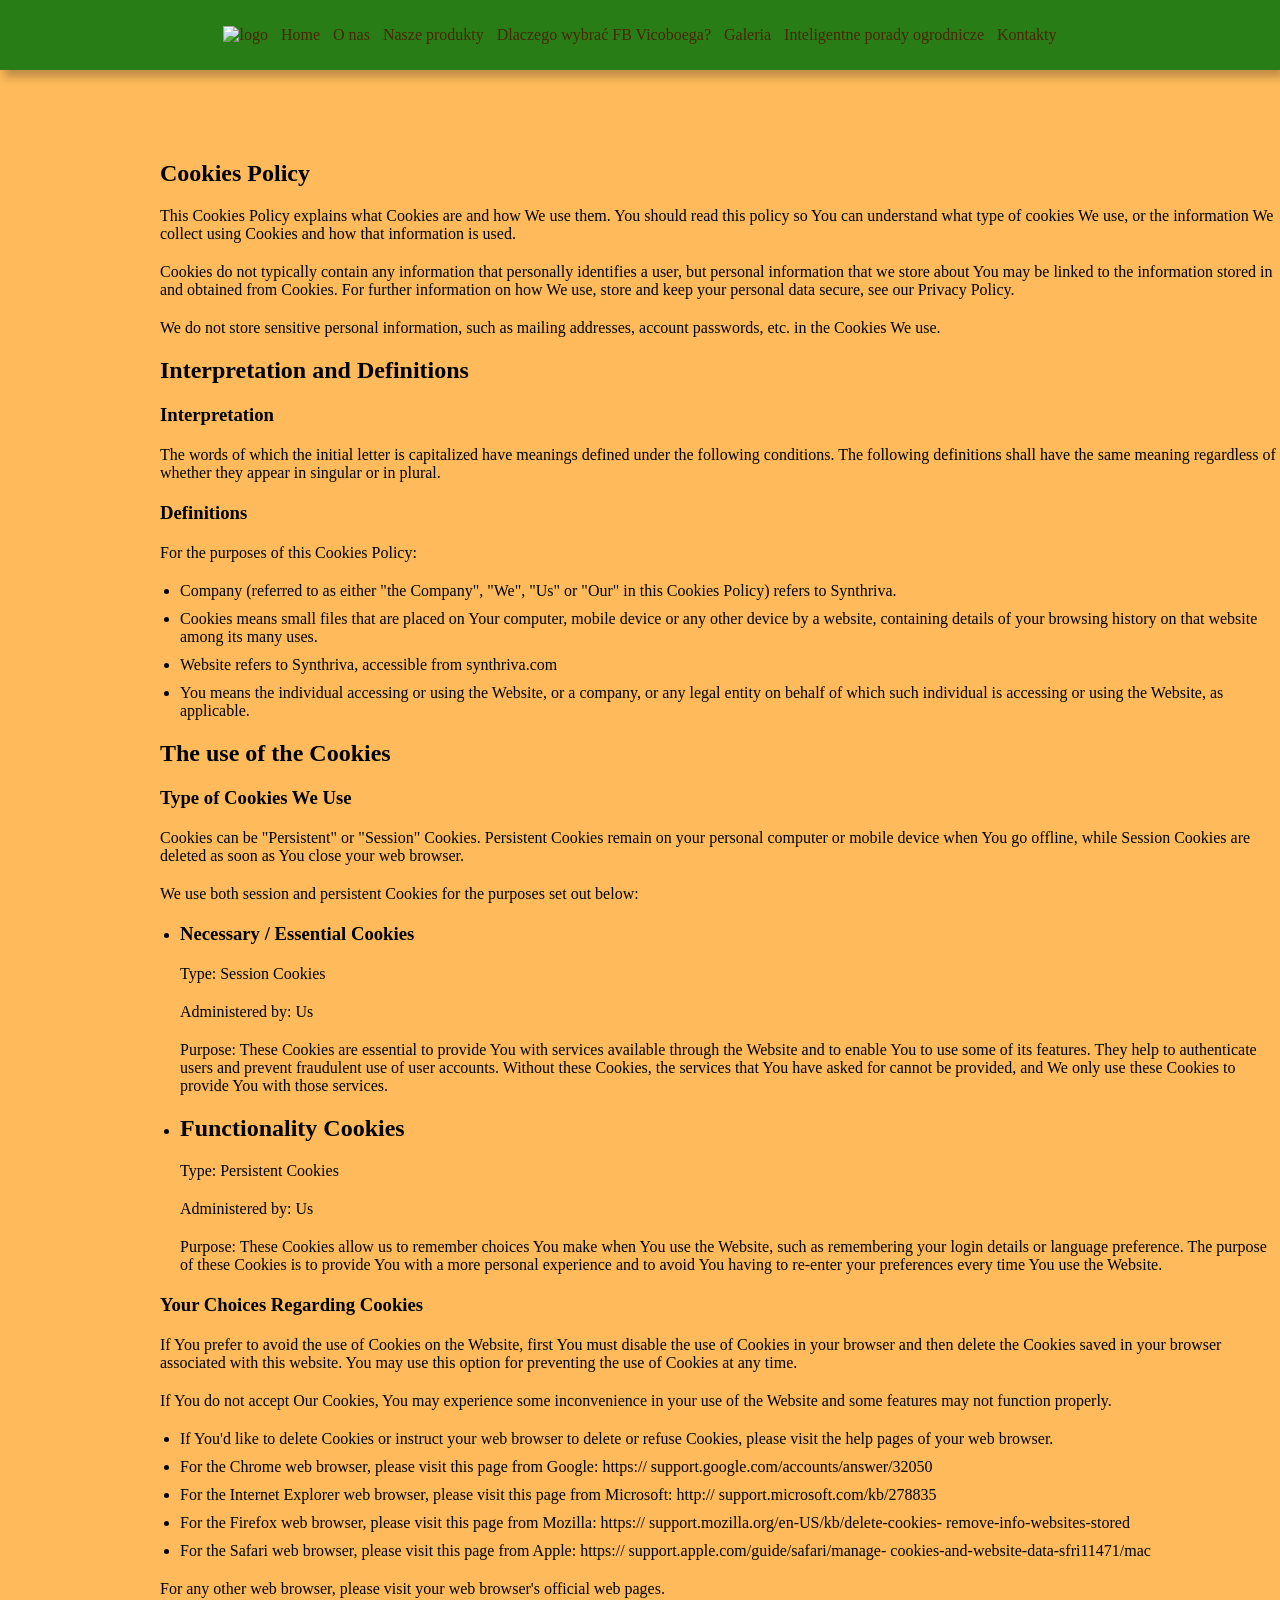
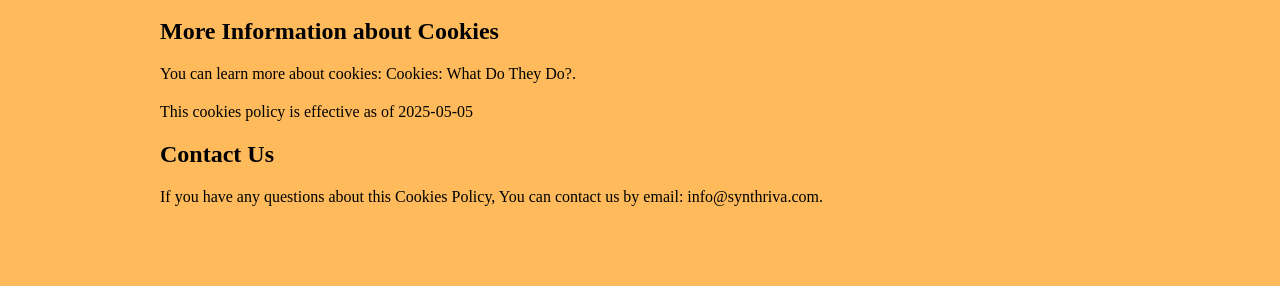
==== cookies.html @ 18bb1517 "1" ====
<!DOCTYPE html>
<html lang="en">
  <head>
    <meta charset="UTF-8" />
    <meta name="viewport" content="width=device-width, initial-scale=1.0" />

    <title>Synthriva</title>
    <link rel="icon" href="img/500x500.png" />

    <link rel="stylesheet" type="text/css" href="slick/slick.css" />
    <link rel="stylesheet" href="css/main.css" />
  </head>

  <body>
    <header class="class-header">
      <div class="class-header-background"></div>
      <nav class="class-navigation">
        <ul class="class-navigation-list">
          <li class="class-navigation-item">
            <a href="/" class="class-navigation-link">
              <img
                href="/"
                class="class-title-img class-navigation-img"
                alt="logo"
                src="img/header/Logo.png"
              />
            </a>
          </li>
          <li class="class-navigation-item">
            <a href="/" class="class-navigation-link">Home</a>
          </li>
          <li class="class-navigation-item">
            <a href="/#about" class="class-navigation-link">O nas</a>
          </li>
          <li class="class-navigation-item">
            <a href="/#why" class="class-navigation-link">Nasze produkty</a>
          </li>
          <li class="class-navigation-item">
            <a href="/#uniqueness" class="class-navigation-link"
              >Dlaczego wybrać FB Vicoboega?</a
            >
          </li>
          <li class="class-navigation-item">
            <a href="/#gallery" class="class-navigation-link">Galeria</a>
          </li>
          <li class="class-navigation-item">
            <a href="/#faq" class="class-navigation-link"
              >Inteligentne porady ogrodnicze</a
            >
          </li>

          <li class="class-navigation-item">
            <a href="/#footer" class="class-navigation-link">Kontakty</a>
          </li>
        </ul>

        <div class="class-header-button-wrapper">
          <a href="/" class="class-policy-terms-header-icon-menu">
            <img
              href="/"
              class="class-title-img"
              alt="logo"
              src="img/header/Logo.png"
            />
          </a>

          <button
            type="button"
            class="class-header-icon-button"
            data-menu-button
          >
            <img
              class="class-header-icon class-header-icon-menu"
              src="img/header/B_Menu.png"
              alt="menu "
            />
            <svg
              class="class-header-icon class-header-icon-close"
              style="width: 30px; height: 18px; margin: 18px 16px 0 0"
              viewBox="0 0 30 18"
              fill="none"
              xmlns="http://www.w3.org/2000/svg"
            >
              <rect width="30" height="2" rx="1" fill="#292D32" />
              <rect y="8" width="30" height="2" rx="1" fill="#292D32" />
              <rect y="16" width="30" height="2" rx="1" fill="#292D32" />
            </svg>
          </button>
        </div>
      </nav>
    </header>

    <main>
      <section>
        <div class="class-container">
          <h1>Cookies Policy</h1>

          <p>
            This Cookies Policy explains what Cookies are and how We use them.
            You should read this policy so You can understand what type of
            cookies We use, or the information We collect using Cookies and how
            that information is used.
          </p>

          <p>
            Cookies do not typically contain any information that personally
            identifies a user, but personal information that we store about You
            may be linked to the information stored in and obtained from
            Cookies. For further information on how We use, store and keep your
            personal data secure, see our Privacy Policy.
          </p>

          <p>
            We do not store sensitive personal information, such as mailing
            addresses, account passwords, etc. in the Cookies We use.
          </p>

          <h2>Interpretation and Definitions</h2>

          <h3>Interpretation</h3>
          <p>
            The words of which the initial letter is capitalized have meanings
            defined under the following conditions. The following definitions
            shall have the same meaning regardless of whether they appear in
            singular or in plural.
          </p>

          <h3>Definitions</h3>
          <p>For the purposes of this Cookies Policy:</p>
          <ul>
            <li>
              Company (referred to as either "the Company", "We", "Us" or "Our"
              in this Cookies Policy) refers to Synthriva.
            </li>
            <li>
              Cookies means small files that are placed on Your computer, mobile
              device or any other device by a website, containing details of
              your browsing history on that website among its many uses.
            </li>
            <li>
              Website refers to Synthriva, accessible from

              <a href="https://synthriva.com">synthriva.com</a>
            </li>
            <li>
              You means the individual accessing or using the Website, or a
              company, or any legal entity on behalf of which such individual is
              accessing or using the Website, as applicable.
            </li>
          </ul>

          <h2>The use of the Cookies</h2>

          <h3>Type of Cookies We Use</h3>
          <p>
            Cookies can be "Persistent" or "Session" Cookies. Persistent Cookies
            remain on your personal computer or mobile device when You go
            offline, while Session Cookies are deleted as soon as You close your
            web browser.
          </p>
          <p>
            We use both session and persistent Cookies for the purposes set out
            below:
          </p>

          <ul>
            <li>
              <h3>Necessary / Essential Cookies</h3>
              <p>Type: Session Cookies</p>
              <p>Administered by: Us</p>

              <p>
                Purpose: These Cookies are essential to provide You with
                services available through the Website and to enable You to use
                some of its features. They help to authenticate users and
                prevent fraudulent use of user accounts. Without these Cookies,
                the services that You have asked for cannot be provided, and We
                only use these Cookies to provide You with those services.
              </p>
            </li>
            <li>
              <h2>Functionality Cookies</h2>
              <p>Type: Persistent Cookies</p>
              <p>Administered by: Us</p>
              <p>
                Purpose: These Cookies allow us to remember choices You make
                when You use the Website, such as remembering your login details
                or language preference. The purpose of these Cookies is to
                provide You with a more personal experience and to avoid You
                having to re-enter your preferences every time You use the
                Website.
              </p>
            </li>
          </ul>

          <h3>Your Choices Regarding Cookies</h3>
          <p>
            If You prefer to avoid the use of Cookies on the Website, first You
            must disable the use of Cookies in your browser and then delete the
            Cookies saved in your browser associated with this website. You may
            use this option for preventing the use of Cookies at any time.
          </p>
          <p>
            If You do not accept Our Cookies, You may experience some
            inconvenience in your use of the Website and some features may not
            function properly.
          </p>

          <ul>
            <li>
              If You'd like to delete Cookies or instruct your web browser to
              delete or refuse Cookies, please visit the help pages of your web
              browser.
            </li>
            <li>
              For the Chrome web browser, please visit this page from Google:

              <a
                target="_blank"
                href="https://support.google.com/accounts/answer/32050"
                >https:// support.google.com/accounts/answer/32050
              </a>
            </li>

            <li>
              For the Internet Explorer web browser, please visit this page from
              Microsoft:

              <a target="_blank" href="http://support.microsoft.com/kb/278835"
                >http:// support.microsoft.com/kb/278835</a
              >
            </li>
            <li>
              For the Firefox web browser, please visit this page from Mozilla:

              <a
                target="_blank"
                href=" https://support.mozilla.org/en-US/kb/delete-cookies-remove-info-websites-stored"
              >
                https:// support.mozilla.org/en-US/kb/delete-cookies-
                remove-info-websites-stored</a
              >
            </li>
            <li>
              For the Safari web browser, please visit this page from Apple:

              <a
                target="_blank"
                href=" https://support.apple.com/guide/safari/manage-cookies-and-website-data-sfri11471/mac
"
              >
                https:// support.apple.com/guide/safari/manage-
                cookies-and-website-data-sfri11471/mac
              </a>
            </li>
          </ul>
          <p>
            For any other web browser, please visit your web browser's official
            web pages.
          </p>

          <h2>More Information about Cookies</h2>
          <p>
            You can learn more about cookies:
            <a
              target="_blank"
              href="https://www.freeprivacypolicy.com/blog/cookies/"
              >Cookies: What Do They Do?</a
            >.
          </p>
          <p>This cookies policy is effective as of 2025-05-05</p>

          <h2>Contact Us</h2>
          <p>
            If you have any questions about this Cookies Policy, You can contact
            us by email:
            <a href="mailto:info@synthriva.com">info@synthriva.com</a>.
          </p>
        </div>
      </section>
    </main>

    <script src="js/mobile-menu.js"></script>
  </body>
</html>
---- css/main.css ----
@import url("https://fonts.googleapis.com/css2?family=Comme:wght@100..900&family=Lora:ital,wght@0,400..700;1,400..700&family=Viga&display=swap");

* {
  -webkit-box-sizing: border-box;
  box-sizing: border-box;
}

html {
  scroll-behavior: smooth;
  background: #ffbb5b;
  color: #000000;
}

body {
  margin: 0;
}

h1,
h2,
h3,
h4,
h5,
h6,
p {
  margin: 0;
}

ul,
ol {
  margin: 0;
  padding: 0;
  list-style: none;
}
dl,
dt,
dd {
  margin: 0;
  padding: 0;
}
img {
  display: block;
  height: auto;
}
figure {
  margin: 0;
  padding: 0;
  border: 0;
}
.list {
  list-style: none;
}

button,
a {
  cursor: pointer;
}

.button:hover {
  scale: 120%;
}

.class-header.is-open .class-header-background {
  left: 0;
}
.class-header-button-wrapper {
  margin-left: auto;
}
.class-header-icon {
  display: none;
}

.class-header-icon-button {
  display: -webkit-box;
  display: -ms-flexbox;
  display: flex;
  background-color: transparent;
  border: none;
  border-radius: 50%;
}
.class-navigation-list.is-open {
  right: 0;
}
.class-header-icon-menu {
  display: block;
}

.class-header-icon-button.is-open .class-header-icon-menu {
  display: none;
}

.class-header-icon-button.is-open .class-header-icon-close {
  display: block;
}

.class-header {
  position: fixed;
  width: 100%;
  z-index: 5;
  transition: background-color 0.3s ease;
  background: transparent;
  display: flex;
  height: 64px;
  background: #297d17;
  box-shadow: 4px 7px 9px 0px #00000040;
}

.class-header-background {
  position: absolute;
  top: 0;
  right: 0;
  bottom: 0;
  left: 100%;
  z-index: -1;
  transition: left 0.3s ease;
  background: #297d17;
  box-shadow: 4px 7px 9px 0px #00000040;
}
.class-header.is-open .class-header-background {
  left: 0;
}
.class-header-button-wrapper {
  margin-right: auto;
  display: flex;
  align-items: center;
  justify-content: space-between;
}

.class-header-icon-menu {
  display: block;
}

.class-header-icon-button.is-open .class-header-icon-menu {
  display: none;
}

.class-header-icon-button.is-open .class-header-icon-close {
  display: block;
}

.class-navigation {
  display: -ms-flexbox;
  -webkit-box-orient: vertical;
  -webkit-box-direction: normal;
  -ms-flex-direction: column;
  flex-direction: column;
  -webkit-box-align: center;
  -ms-flex-align: center;
  align-items: center;
  -webkit-box-flex: 1;
  -ms-flex: 1;
  flex: 1;
  padding: 10px 12px;
  position: relative;
}

.class-navigation-list {
  display: flex;
  flex-direction: column;
  align-items: center;
  position: absolute;
  top: 100%;
  right: -100%;
  width: 100%;
  height: 557px;
  transition: 0.3s;
  z-index: 999;
  padding: 0px 32px;
  border-radius: 0px 0px 20px 20px;
  gap: 28px;
  background: #ffc16b;
}

.class-navigation-list.is-open {
  right: 0;
}

.class-navigation-link {
  transition: all 0.3s ease-in-out;
  text-decoration: none;
  color: #482600;
}

.class-navigation-link:hover,
.class-navigation-link:focus {
  color: #297d17;
}

.class-header.is-open {
  background-color: transparent;
}

.class-navigation-img {
  display: none;
}

@media screen and (min-width: 1200px) {
  .class-navigation-img {
    display: flex;
  }
  .class-header-icon-title {
    display: none;
  }
  .class-header-button-wrapper {
    display: none;
  }
  .class-header {
    width: 100%;
    height: 70px;

    display: flex;
    align-items: center;
    justify-content: center;
    z-index: 1000;
  }

  .class-header-background {
  }
  .class-header-icon-button {
    display: none;
  }
  .class-navigation {
    display: flex;
    flex-direction: row;
    flex: 1;
    padding: 0;
    width: 1440px;
    margin: auto;
  }

  .class-navigation-list {
    background-color: transparent;
    flex-direction: row;
    display: flex;
    position: static;
    width: 1440px;
    margin: auto;
    padding-block: 0;
    flex: 1;
    gap: 13px;
    height: 0px;
    display: flex;
    justify-content: center;
    align-items: center;
    justify-content: center;
    padding: 0;
  }

  .class-navigation-link {
    text-decoration: none;
  }

  .class-navigation-link:hover,
  .class-navigation-link:focus {
    color: #ffffff;
  }

  .class-navigation-item-desk {
    display: none;
  }
}
.class-home {
  width: 375px;
  height: px;
  background-repeat: no-repeat;
  background-size: cover;
  background-position: center;
  background-image: url("/img/home");
  margin: auto;
}
.class-home-container {
  width: 375px;
  padding: 182px 16px 0px;
  margin: auto;
}

.class-home-container-top {
  display: flex;
  flex-direction: column;
  align-items: start;
}
.class-home-title-img {
}
.class-home-title {
  -webkit-text-stroke: 1px #ffffff;
  color: #482600;
}

.class-home-text {
}

.class-home-link {
  width: 200px;
  height: 60px;
  transition: all 0.3s ease-in-out;
}

.class-home-link:hover {
}

@media screen and (min-width: 1200px) {
  .class-home {
    width: 1440px;
    height: px;
    background-image: url("/img/home");
  }
  .class-home-container {
    width: 1440px;
    padding: 204px 0px 0px;
  }
  .class-home-container-top {
    display: flex;
    flex-direction: column;
    align-items: center;
  }
  .class-home-title-img {
  }
  .class-home-title {
  }

  .class-home-text {
  }
}
.class-about {
  margin: auto;
  width: 375px;
  height: px;
  background-repeat: no-repeat;
  background-size: cover;
  background-position: center;
  background-image: url("/img");
}
.class-about-container {
  width: 375px;
  padding: 64px 16px 0px;
  margin: auto;
}
.class-about-title {
  -webkit-text-stroke: 1px#FFFFFF99;
  color: #297d17;
}
.class-about-text {
}

.class-about-text-bold {
}

@media screen and (min-width: 1200px) {
  .class-about {
    width: 1440px;
    height: px;
    background-image: url("/img");
  }
  .class-about-container {
    width: 1440px;
    padding: ;
  }
}
.class-why {
  margin: auto;
  width: 375px;
  height: px;
  background-repeat: no-repeat;
  background-size: cover;
  background-position: center;
  background-image: url("/img");
}

.class-why-container {
  width: 375px;
  margin: auto;
  padding: 0;
}
.class-why-list {
  padding-top: px;
  display: flex;
  flex-direction: column;
  gap: px;
}
.class-why-item {
  display: flex;
  gap: px;
  align-items: center;
}
.class-why-img {
}
.class-why-text-bold {
}
.class-why-text {
}

@media screen and (min-width: 1200px) {
  .class-why {
    width: 1440px;
    height: px;
    background-image: url("/img");
  }
  .class-why-container {
    width: 1440px;
    padding: ;
  }
}

.class-uniqueness {
  margin: auto;
  width: 375px;
  height: px;
  background-repeat: no-repeat;
  background-size: cover;
  background-position: center;
  background-image: url("/img");
}
.class-uniqueness-container {
  margin: auto;
  width: 375px;
  padding: 64px 16px 0;
}
.class-uniqueness-list {
  padding-top: px;
  display: flex;
  flex-direction: column;
  gap: px;
}
.class-uniqueness-item {
}
.class-uniqueness-img {
}
.class-uniqueness-text-bold {
}
.class-uniqueness-text {
}

@media screen and (min-width: 1200px) {
  .class-uniqueness {
    width: 1440px;
    height: px;
    background-image: url("/img");
  }
  .class-uniqueness-container {
    margin: auto;
    width: 1440px;
    padding: ;
  }
}
.class-how {
  margin: auto;
  width: 375px;
  height: px;
  background-repeat: no-repeat;
  background-size: cover;
  background-position: center;
  background-image: url("/img");
}
.class-how-container {
  margin: auto;
  width: 375px;
  padding: 64px 16px 0;
}
.class-how-list {
  padding-top: px;
  display: flex;
  flex-direction: column;
  gap: px;
}

.class-how-item {
}

.class-how-img {
}

.class-how-text-bold {
}

.class-how-text {
}

@media screen and (min-width: 1200px) {
  .class-how {
    width: 1440px;
    height: px;
    background-image: url("/img");
  }
  .class-how-container {
    margin: auto;
    width: 1440px;
    padding: ;
  }
}

.class-characters {
  margin: auto;
  width: 375px;
  height: px;
  background-repeat: no-repeat;
  background-size: cover;
  background-position: center;
  background-image: url("/img");
}
.class-characters-container {
  padding: 0px 16px;
  margin: auto;
  width: 375px;
}
.class-characters-list {
  display: flex;
  flex-direction: column;
  padding-top: px;
  gap: px;
}
.class-characters-item {
}
.class-characters-img {
}
.class-characters-text-bold {
}

.class-characters-text {
}

@media screen and (min-width: 1200px) {
  .class-characters {
    width: 1440px;
    height: px;
    background-image: url("/img");
  }
  .class-characters-container {
    padding: px;
    margin: auto;
    width: 1440px;
  }
}

.class-reviews {
  margin: auto;
  width: 375px;
  height: px;
  background-repeat: no-repeat;
  background-size: cover;
  background-position: top;
  background-image: url("/img");
}
.class-reviews-container {
  margin: auto;
  padding: 0px 16px 0;
  width: 375px;
}
.class-reviews-list {
  padding: 0;
}

.class-reviews-item {
  margin: 0 5px;
}

.class-reviews-item-top {
  display: flex;
  gap: px;
  align-items: center;
}
.class-reviews-img {
}
.class-reviews-text-bold {
}

.class-reviews-text {
}

@media screen and (min-width: 1200px) {
  .class-reviews {
    width: 1440px;
    height: px;
    background-image: url("/img");
  }
  .class-reviews-container {
    margin: auto;
    padding: ;
    width: 1440px;
  }
}

.class-faq {
  margin: auto;
  width: 375px;
  height: px;
  background-repeat: no-repeat;
  background-size: cover;
  background-position: bottom;
  background-image: url("/img");
}
.class-faq-container {
  padding: 0px 16px 0px;
  width: 375px;
  margin: auto;
}
.class-faq-list {
  padding-top: px;
  display: flex;
  flex-direction: column;
  gap: px;
}

.class-faq-item {
}

.class-faq-question {
  display: flex;
  justify-content: space-between;
  align-items: center;
}

.class-faq-answer {
}
.class-toggle-button {
  background: none;
  border: none;
  cursor: pointer;
}

.class-toggle-button img {
  transition: transform 0.3s ease;
}
.class-faq-answer {
  max-height: 0;
  overflow: hidden;
  transition: max-height 0.4s ease, opacity 0.4s ease;
  opacity: 0;
}

.class-faq-answer.open {
  max-height: 200px;
  opacity: 1;
  padding-top: 16px;
}

.class-toggle-button img.rotated {
  transform: rotate(180deg);
}
@media screen and (min-width: 1200px) {
  .class-faq {
    width: 1440px;
    height: px;
    background-image: url("/img");
  }
  .class-faq-container {
    padding: ;
    width: 1440px;
    margin: auto;
  }
}
.class-gallery {
  margin: auto;
  width: 375px;
  height: px;
  background-repeat: no-repeat;
  background-size: cover;
  background-position: center;
  background-image: url("/img");
}
.class-gallery-container {
  width: 375px;
  margin: auto;
  padding: px;
}
.class-gallery-list {
  width: auto;
  padding-top: 65px;
  margin: auto;
}

.class-gallery-item {
  width: 343px;
  height: 610px;
  overflow: hidden;
  position: relative;
  margin: 0 10px;
}

.class-gallery-image {
  width: 100%;
  height: 100%;
  object-fit: cover;
  object-position: center;
}
.class-gallery-button-container {
  display: none;
}
@media screen and (min-width: 1200px) {
  .class-gallery-button-container {
    display: flex;
    align-items: center;
    justify-content: center;
    gap: 32px;
  }

  .class-gallery-button {
    background-color: transparent;
    border: none;
    padding: 0;
    -webkit-transition: scale 0.3s ease;
    transition: scale 0.3s ease;
  }

  .class-gallery-button:hover {
    scale: 120%;
  }

  .class-gallery {
    width: 1440px;
    height: px;
    background-image: url("/img");
  }
  .class-gallery-container {
    width: 1440px;
    margin: auto;
    padding: px;
  }
  .class-gallery-item {
    width: 406px;
    height: 721.78px;
    margin: 0 10px;
  }

  .class-gallery-list {
  }
}

.class-features {
  margin: auto;
  width: 375px;
  height: px;
  background-repeat: no-repeat;
  background-size: cover;
  background-position: center;
  background-image: url("/img");
}

.class-features-container {
  width: 375px;
  margin: auto;
  padding: ;
}
.class-features-text-bold {
}
.class-features-div {
  display: flex;
  flex-direction: column;
  gap: ;
  padding-top: ;
}
.class-features-form {
  display: flex;
  flex-direction: column;
  gap: px;
}
.class-features-input {
}
.class-features-textarea {
}
.class-features-button {
}
@media screen and (min-width: 1200px) {
  .class-features-container {
    width: 1440px;
    margin: auto;
    padding: ;
  }
  .class-features-container {
    width: 375px;
    margin: auto;
    padding: ;
  }
}

.class-container {
  padding: 120px 16px 40px;
  width: 375px;
  margin: auto;
}

.class-container h1 {
}

.class-container h2 {
  margin-top: 10px;
}

.class-container h3 {
  margin-top: 10px;
}

.class-container ul {
  margin-top: 10px;
  list-style-type: disc;
  margin-left: 20px;
}

.class-container ul li {
  margin-bottom: 10px;
}
.class-container p {
  margin-top: 10px;
}
.class-container a {
  text-decoration: none;
  color: inherit;
  transition: all 0.3s ease-in-out;
}

.class-container a:hover {
  text-decoration: underline;
}

strong {
  color: #000;
}
@media screen and (min-width: 1200px) {
  .class-container {
    padding: 160px 160px 80px;
    width: 1440px;
    margin: auto;
  }

  .class-container h1 {
  }

  .class-container h2 {
    margin-top: 20px;
  }

  .class-container h3 {
    margin-top: 20px;
  }

  .class-container ul {
    margin-top: 20px;
  }

  .class-container ul li {
    margin-bottom: 10px;
  }
  .class-container p {
    margin-top: 20px;
  }
}

.class-footer-container {
  width: 375px;
  margin: auto;
  padding: ;
  display: flex;
  flex-direction: column;
  justify-content: center;
  align-items: center;
  gap: 25px;
}

.class-footer-wrapper {
  display: flex;
  flex-direction: row;
  align-items: center;
  gap: 4px;
}

.class-footer-text {
  text-decoration: none;
  color: inherit;
}

.class-footer-copyright {
}

@media screen and (min-width: 1200px) {
  .class-footer-container {
    width: 1440px;
    padding: 48px 199px;
    display: flex;
    flex-direction: row-reverse;
    justify-content: end;
    align-items: center;
    gap: 160px;
  }

  .class-footer-wrapper {
    display: flex;
    flex-direction: row;
    justify-content: end;
    align-items: end;
    gap: 4px;
  }

  .class-footer-text {
  }

  .class-footer-copyright {
  }
}

.class-cookie-popup {
  position: fixed;
  bottom: 10px;
  width: 375px;
  padding: 30px;
  border-radius: 20px;
  background: rgba(255, 255, 255, 1);
  border: 1px solid rgba(149, 49, 133, 1);
  box-shadow: 0px 14px 42px 0px rgba(8, 15, 52, 0.06);
  z-index: 1000;
  display: none;
}

.class-cookie-popup-text-two {
  color: rgba(87, 78, 68, 1);
}

.class-cookie-button-container {
  padding: 30px 0 0;
  margin: auto;
  display: flex;
  flex-direction: row;
  align-items: center;
  justify-content: center;
  gap: 20px;
}

.class-cookie-button {
  border: none;
  background-color: transparent;
}

#accept-cookies {
}

.class-close-popup {
  position: absolute;
  top: 10px;
  right: 10px;
  font-size: 20px;
  cursor: pointer;
}

@media screen and (min-width: 1200px) {
  .class-cookie-popup-container {
    display: flex;
    align-items: center;
    justify-content: center;
  }

  .class-cookie-popup-text-two {
    font-family: Raleway;
    font-size: 18px;
    font-weight: 400;
    line-height: 30px;
    text-align: left;
    text-underline-position: from-font;
    text-decoration-skip-ink: none;
    width: 648px;
  }

  .class-cookie-button-container {
    padding: 0;
    margin: auto;
    display: flex;
    flex-direction: row;
    gap: 40px;
  }

  .class-cookie-popup {
    position: fixed;
    bottom: 10px;
    width: 1440px;
    padding: 32px;
    display: none;
  }
}
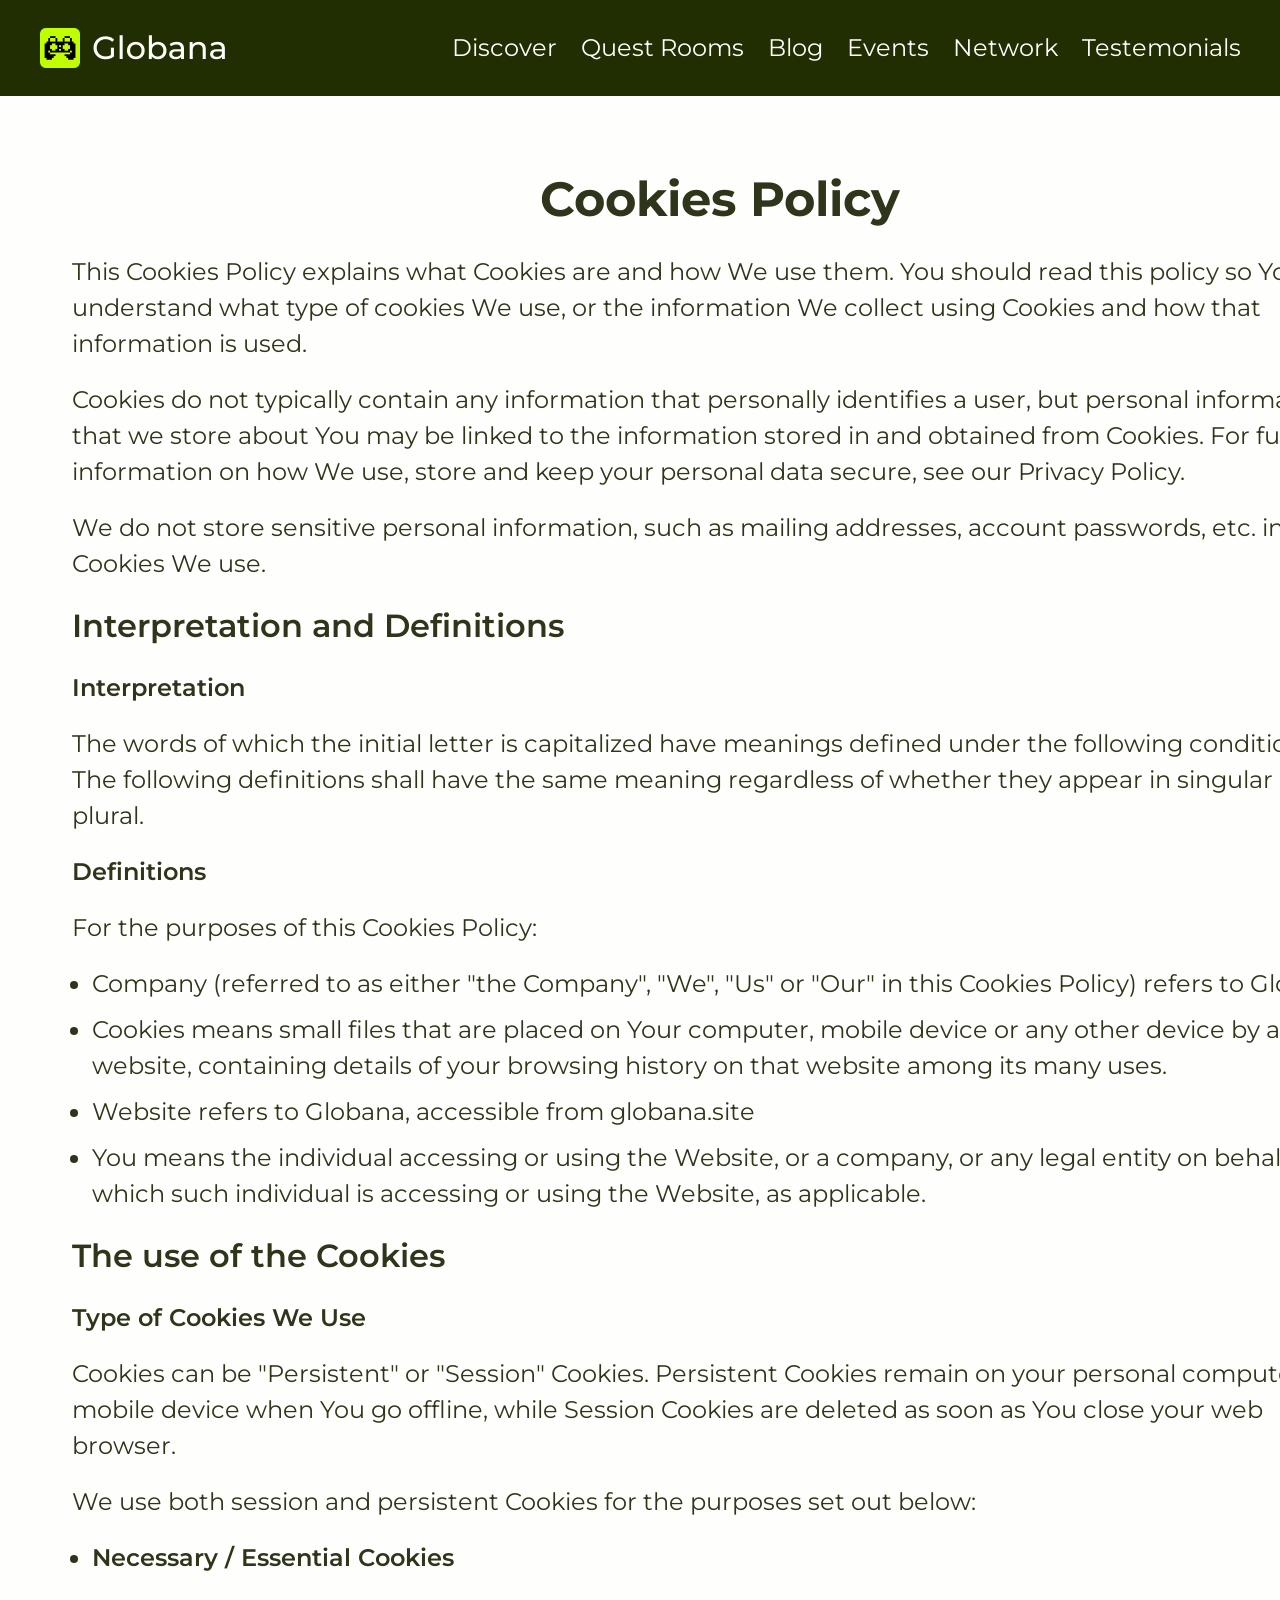
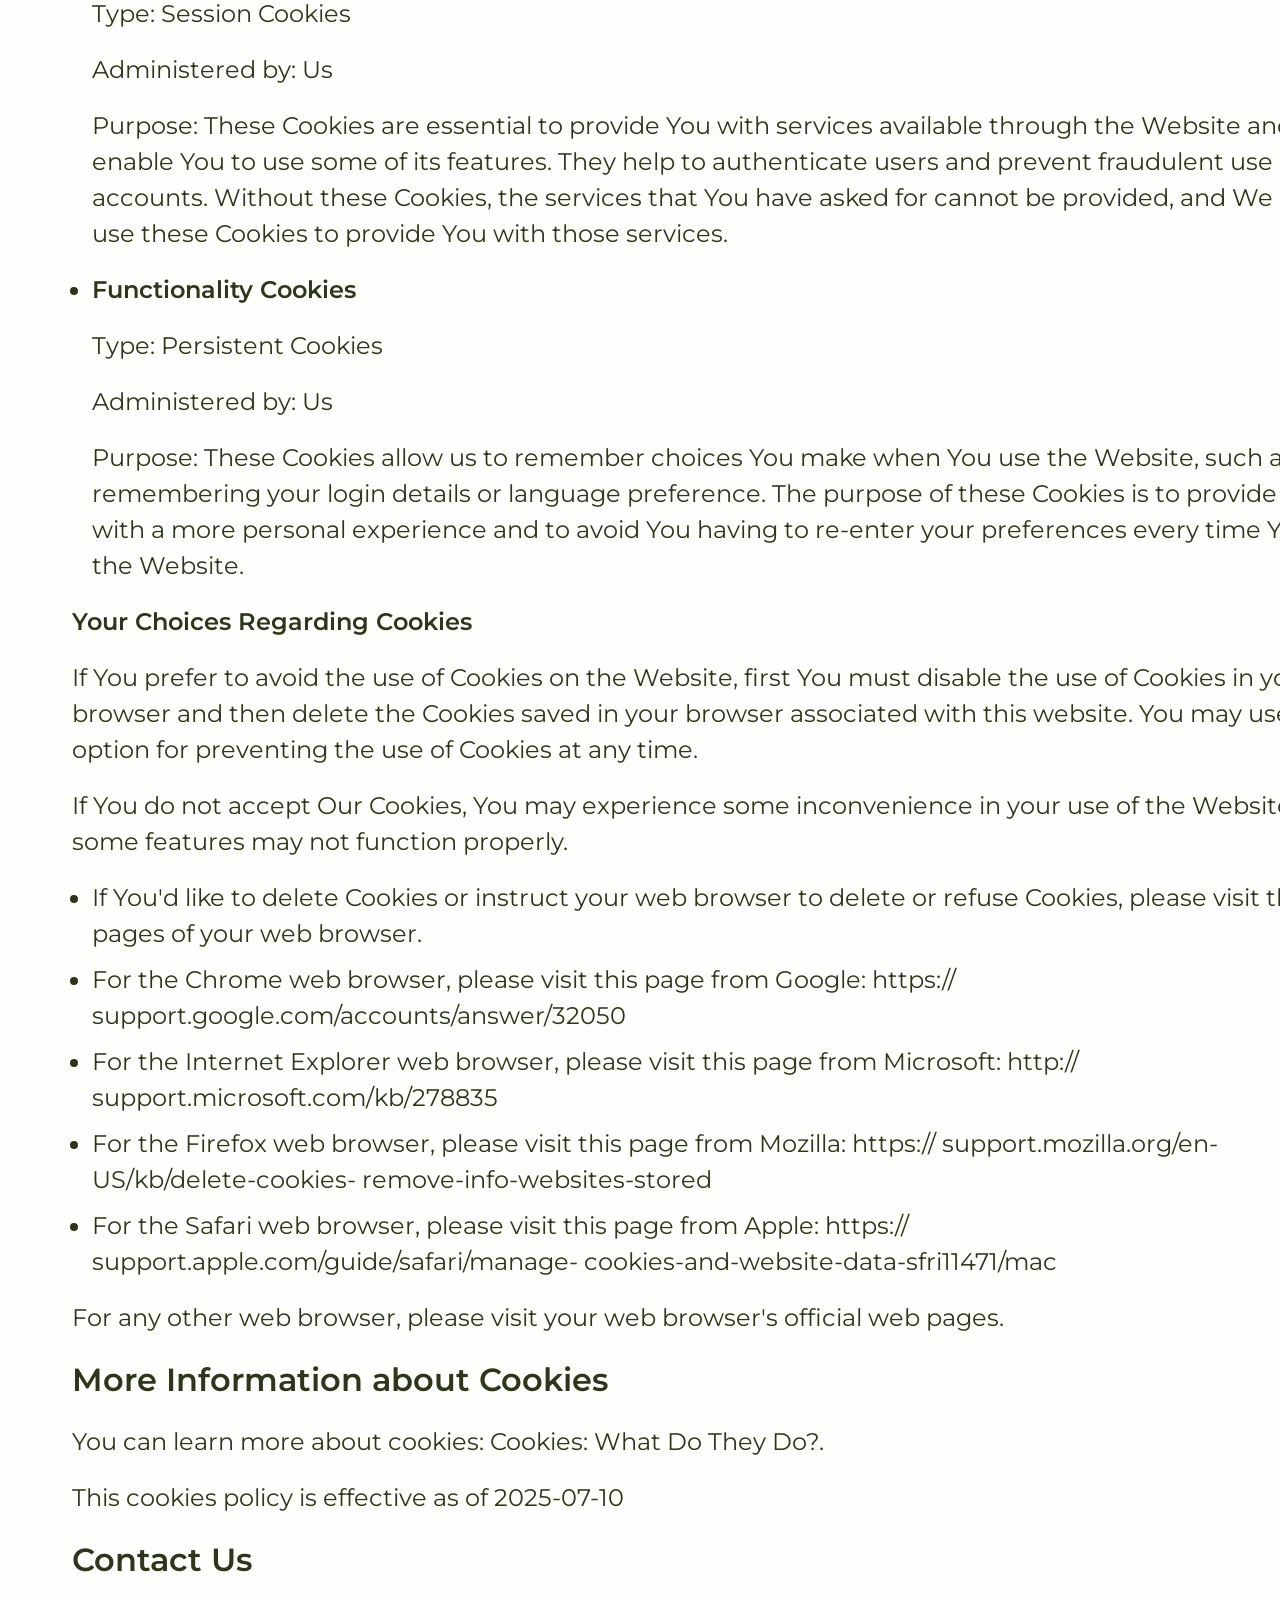
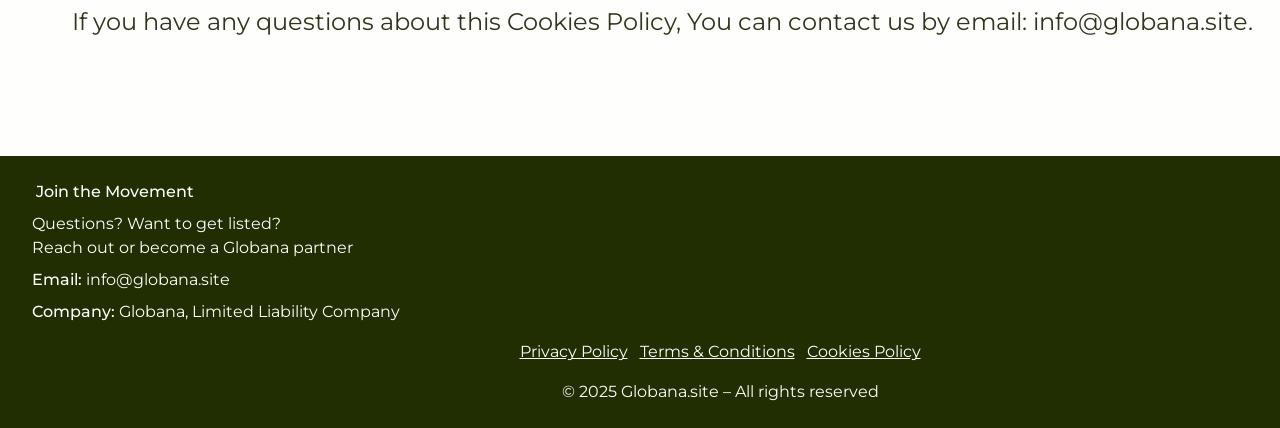
==== commit 837b19c9: "2" ====
--- a/cookies.html
+++ b/cookies.html
@@ -4,86 +4,91 @@
     <meta charset="UTF-8" />
     <meta name="viewport" content="width=device-width, initial-scale=1.0" />
 
-    <title>Synthriva</title>
-    <link rel="icon" href="img/500x500.png" />
+    <title>Globana</title>
+    <link rel="icon" href="img/Frame 40015 1.png" />
 
     <link rel="stylesheet" type="text/css" href="slick/slick.css" />
     <link rel="stylesheet" href="css/main.css" />
   </head>
 
   <body>
-    <header class="class-header">
-      <div class="class-header-background"></div>
-      <nav class="class-navigation">
-        <ul class="class-navigation-list">
-          <li class="class-navigation-item">
-            <a href="/" class="class-navigation-link">
+    <header class="y-f-header">
+      <div class="y-f-header-background"></div>
+      <nav class="y-f-navigation">
+        <ul class="y-f-navigation-list">
+          <li class="y-f-navigation-item">
+            <a href="/" class="y-f-navigation-link">
               <img
                 href="/"
-                class="class-title-img class-navigation-img"
+                class="y-f-title-img y-f-navigation-img"
                 alt="logo"
-                src="img/header/Logo.png"
+                src="img/1.png"
+                style="height: 48px"
               />
             </a>
           </li>
-          <li class="class-navigation-item">
-            <a href="/" class="class-navigation-link">Home</a>
-          </li>
-          <li class="class-navigation-item">
-            <a href="/#about" class="class-navigation-link">O nas</a>
-          </li>
-          <li class="class-navigation-item">
-            <a href="/#why" class="class-navigation-link">Nasze produkty</a>
-          </li>
-          <li class="class-navigation-item">
-            <a href="/#uniqueness" class="class-navigation-link"
-              >Dlaczego wybrać FB Vicoboega?</a
-            >
-          </li>
-          <li class="class-navigation-item">
-            <a href="/#gallery" class="class-navigation-link">Galeria</a>
-          </li>
-          <li class="class-navigation-item">
-            <a href="/#faq" class="class-navigation-link"
-              >Inteligentne porady ogrodnicze</a
-            >
-          </li>
-
-          <li class="class-navigation-item">
-            <a href="/#footer" class="class-navigation-link">Kontakty</a>
+          <li class="y-f-navigation-item">
+            <a href="/#about" class="y-f-navigation-link">Discover</a>
+          </li>
+          <li class="y-f-navigation-item">
+            <a href="/#how" class="y-f-navigation-link">Quest Rooms</a>
+          </li>
+          <li class="y-f-navigation-item">
+            <a href="/#why" class="y-f-navigation-link">Blog</a>
+          </li>
+
+          <li class="y-f-navigation-item">
+            <a href="/#characters" class="y-f-navigation-link">Events</a>
+          </li>
+          <li class="y-f-navigation-item">
+            <a href="/#character" class="y-f-navigation-link">Network</a>
+          </li>
+          <li class="y-f-navigation-item">
+            <a href="/#reviews" class="y-f-navigation-link">Testemonials</a>
           </li>
         </ul>
 
-        <div class="class-header-button-wrapper">
-          <a href="/" class="class-policy-terms-header-icon-menu">
+        <div class="y-f-header-button-wrapper">
+          <a href="/" class="y-f-header-icon-title">
             <img
               href="/"
-              class="class-title-img"
+              class="y-f-title-img"
               alt="logo"
-              src="img/header/Logo.png"
+              src="img/1.png"
+              style="height: 30px"
             />
           </a>
 
-          <button
-            type="button"
-            class="class-header-icon-button"
-            data-menu-button
-          >
+          <button type="button" class="y-f-header-icon-button" data-menu-button>
             <img
-              class="class-header-icon class-header-icon-menu"
-              src="img/header/B_Menu.png"
+              class="y-f-header-icon y-f-header-icon-menu"
+              src="img/Frame 41.png"
+              style="width: 44px; height: 44px"
               alt="menu "
             />
+
             <svg
-              class="class-header-icon class-header-icon-close"
-              style="width: 30px; height: 18px; margin: 18px 16px 0 0"
-              viewBox="0 0 30 18"
+              class="y-f-header-icon y-f-header-icon-close"
+              width="44"
+              height="44"
+              viewBox="0 0 44 44"
               fill="none"
               xmlns="http://www.w3.org/2000/svg"
             >
-              <rect width="30" height="2" rx="1" fill="#292D32" />
-              <rect y="8" width="30" height="2" rx="1" fill="#292D32" />
-              <rect y="16" width="30" height="2" rx="1" fill="#292D32" />
+              <path
+                d="M27.7275 28.7279L14.9996 16"
+                stroke="#FEFFFC"
+                stroke-width="1.5"
+                stroke-linecap="round"
+                stroke-linejoin="round"
+              />
+              <path
+                d="M28.057 16L15.3291 28.7279"
+                stroke="#FEFFFC"
+                stroke-width="1.5"
+                stroke-linecap="round"
+                stroke-linejoin="round"
+              />
             </svg>
           </button>
         </div>
@@ -92,7 +97,7 @@
 
     <main>
       <section>
-        <div class="class-container">
+        <div class="y-f-container">
           <h1>Cookies Policy</h1>
 
           <p>
@@ -130,7 +135,7 @@
           <ul>
             <li>
               Company (referred to as either "the Company", "We", "Us" or "Our"
-              in this Cookies Policy) refers to Synthriva.
+              in this Cookies Policy) refers to Globana.
             </li>
             <li>
               Cookies means small files that are placed on Your computer, mobile
@@ -138,9 +143,9 @@
               your browsing history on that website among its many uses.
             </li>
             <li>
-              Website refers to Synthriva, accessible from
-
-              <a href="https://synthriva.com">synthriva.com</a>
+              Website refers to Globana, accessible from
+
+              <a href="https://globana.site">globana.site</a>
             </li>
             <li>
               You means the individual accessing or using the Website, or a
@@ -179,7 +184,7 @@
               </p>
             </li>
             <li>
-              <h2>Functionality Cookies</h2>
+              <h3>Functionality Cookies</h3>
               <p>Type: Persistent Cookies</p>
               <p>Administered by: Us</p>
               <p>
@@ -268,18 +273,54 @@
               >Cookies: What Do They Do?</a
             >.
           </p>
-          <p>This cookies policy is effective as of 2025-05-05</p>
+          <p>This cookies policy is effective as of 2025-07-10</p>
 
           <h2>Contact Us</h2>
           <p>
             If you have any questions about this Cookies Policy, You can contact
             us by email:
-            <a href="mailto:info@synthriva.com">info@synthriva.com</a>.
+            <a href="mailto:info@globana.site">info@globana.site</a>.
           </p>
         </div>
       </section>
     </main>
-
+    <footer class="y-f-footer" style="margin: auto; background: #202e02">
+      <div class="y-f-footer-container">
+        <div class="y-f-footer-list">
+          <p class="y-f-footer-one"> Join the Movement</p>
+          <p class="y-f-footer-item-two">
+            Questions? Want to get listed? <br />Reach out or become a Globana
+            partner
+          </p>
+          <p class="y-f-footer-item">
+            Email:
+            <a class="y-f-footer-item-two" href="mailto:info@globana.site"
+              >info@globana.site</a
+            >
+          </p>
+          <div class="y-f-footer-item">
+            Company:
+            <span class="y-f-footer-item-two">
+              Globana, Limited Liability Company
+            </span>
+          </div>
+        </div>
+
+        <div>
+          <div class="y-f-footer-wrapper">
+            <a class="y-f-footer-text" href="/policy.html">Privacy Policy</a>
+            <a class="y-f-footer-text" href="/terms.html"
+              >Terms & Conditions
+            </a>
+            <a class="y-f-footer-text" href="/cookies.html">Cookies Policy</a>
+          </div>
+
+          <p class="y-f-footer-copyright">
+            © 2025 Globana.site – All rights reserved
+          </p>
+        </div>
+      </div>
+    </footer>
     <script src="js/mobile-menu.js"></script>
   </body>
 </html>
--- a/css/main.css
+++ b/css/main.css
@@ -1,4 +1,4 @@
-@import url("https://fonts.googleapis.com/css2?family=Comme:wght@100..900&family=Lora:ital,wght@0,400..700;1,400..700&family=Viga&display=swap");
+@import url("https://fonts.googleapis.com/css2?family=Montserrat:ital,wght@0,100..900;1,100..900&display=swap");
 
 * {
   -webkit-box-sizing: border-box;
@@ -7,8 +7,9 @@
 
 html {
   scroll-behavior: smooth;
-  background: #ffbb5b;
-  color: #000000;
+  background: #fefffc;
+
+  color: #2e351b;
 }
 
 body {
@@ -59,17 +60,17 @@
   scale: 120%;
 }
 
-.class-header.is-open .class-header-background {
+.y-f-header.is-open .y-f-header-background {
   left: 0;
 }
-.class-header-button-wrapper {
+.y-f-header-button-wrapper {
   margin-left: auto;
 }
-.class-header-icon {
+.y-f-header-icon {
   display: none;
 }
 
-.class-header-icon-button {
+.y-f-header-icon-button {
   display: -webkit-box;
   display: -ms-flexbox;
   display: flex;
@@ -77,34 +78,33 @@
   border: none;
   border-radius: 50%;
 }
-.class-navigation-list.is-open {
+.y-f-navigation-list.is-open {
   right: 0;
 }
-.class-header-icon-menu {
+.y-f-header-icon-menu {
   display: block;
 }
 
-.class-header-icon-button.is-open .class-header-icon-menu {
+.y-f-header-icon-button.is-open .y-f-header-icon-menu {
   display: none;
 }
 
-.class-header-icon-button.is-open .class-header-icon-close {
+.y-f-header-icon-button.is-open .y-f-header-icon-close {
   display: block;
 }
 
-.class-header {
+.y-f-header {
   position: fixed;
   width: 100%;
   z-index: 5;
   transition: background-color 0.3s ease;
   background: transparent;
   display: flex;
-  height: 64px;
-  background: #297d17;
-  box-shadow: 4px 7px 9px 0px #00000040;
-}
-
-.class-header-background {
+  height: 76px;
+  background: #202e02;
+}
+
+.y-f-header-background {
   position: absolute;
   top: 0;
   right: 0;
@@ -112,32 +112,31 @@
   left: 100%;
   z-index: -1;
   transition: left 0.3s ease;
-  background: #297d17;
-  box-shadow: 4px 7px 9px 0px #00000040;
-}
-.class-header.is-open .class-header-background {
+  background: #202e02;
+}
+.y-f-header.is-open .y-f-header-background {
   left: 0;
 }
-.class-header-button-wrapper {
+.y-f-header-button-wrapper {
   margin-right: auto;
   display: flex;
   align-items: center;
   justify-content: space-between;
 }
 
-.class-header-icon-menu {
+.y-f-header-icon-menu {
   display: block;
 }
 
-.class-header-icon-button.is-open .class-header-icon-menu {
+.y-f-header-icon-button.is-open .y-f-header-icon-menu {
   display: none;
 }
 
-.class-header-icon-button.is-open .class-header-icon-close {
+.y-f-header-icon-button.is-open .y-f-header-icon-close {
   display: block;
 }
 
-.class-navigation {
+.y-f-navigation {
   display: -ms-flexbox;
   -webkit-box-orient: vertical;
   -webkit-box-direction: normal;
@@ -149,63 +148,72 @@
   -webkit-box-flex: 1;
   -ms-flex: 1;
   flex: 1;
-  padding: 10px 12px;
+  padding: 16px;
   position: relative;
 }
 
-.class-navigation-list {
+.y-f-navigation-list {
   display: flex;
   flex-direction: column;
-  align-items: center;
+  align-items: end;
   position: absolute;
   top: 100%;
   right: -100%;
   width: 100%;
-  height: 557px;
+  height: auto;
   transition: 0.3s;
   z-index: 999;
-  padding: 0px 32px;
-  border-radius: 0px 0px 20px 20px;
-  gap: 28px;
-  background: #ffc16b;
-}
-
-.class-navigation-list.is-open {
+  padding: 16px;
+
+  gap: 12px;
+  background: #202e02;
+}
+
+.y-f-navigation-list.is-open {
   right: 0;
 }
 
-.class-navigation-link {
+.y-f-navigation-link {
   transition: all 0.3s ease-in-out;
   text-decoration: none;
-  color: #482600;
-}
-
-.class-navigation-link:hover,
-.class-navigation-link:focus {
-  color: #297d17;
-}
-
-.class-header.is-open {
+  color: #fefffc;
+  font-family: Montserrat;
+  font-weight: 400;
+  font-style: Regular;
+  font-size: 20px;
+  leading-trim: NONE;
+  line-height: 150%;
+  letter-spacing: 0%;
+  text-align: right;
+}
+
+.y-f-navigation-link:hover,
+.y-f-navigation-link:focus {
+  color: #bfff00;
+}
+
+.y-f-header.is-open {
   background-color: transparent;
 }
 
-.class-navigation-img {
+.y-f-navigation-img {
   display: none;
 }
 
-@media screen and (min-width: 1200px) {
-  .class-navigation-img {
+@media screen and (min-width: 1202px) {
+  .y-f-navigation-img {
     display: flex;
-  }
-  .class-header-icon-title {
+    margin-right: 200px;
+  }
+  .y-f-header-icon-title {
     display: none;
   }
-  .class-header-button-wrapper {
+  .y-f-header-button-wrapper {
     display: none;
   }
-  .class-header {
+  .y-f-header {
     width: 100%;
-    height: 70px;
+    height: 96px;
 
     display: flex;
     align-items: center;
@@ -213,12 +221,12 @@
     z-index: 1000;
   }
 
-  .class-header-background {
-  }
-  .class-header-icon-button {
+  .y-f-header-background {
+  }
+  .y-f-header-icon-button {
     display: none;
   }
-  .class-navigation {
+  .y-f-navigation {
     display: flex;
     flex-direction: row;
     flex: 1;
@@ -227,7 +235,7 @@
     margin: auto;
   }
 
-  .class-navigation-list {
+  .y-f-navigation-list {
     background-color: transparent;
     flex-direction: row;
     display: flex;
@@ -236,7 +244,7 @@
     margin: auto;
     padding-block: 0;
     flex: 1;
-    gap: 13px;
+    gap: 24px;
     height: 0px;
     display: flex;
     justify-content: center;
@@ -245,730 +253,1124 @@
     padding: 0;
   }
 
-  .class-navigation-link {
-    text-decoration: none;
-  }
-
-  .class-navigation-link:hover,
-  .class-navigation-link:focus {
-    color: #ffffff;
-  }
-
-  .class-navigation-item-desk {
+  .y-f-navigation-link {
+    font-family: Montserrat;
+    font-weight: 400;
+    font-style: Regular;
+    font-size: 24px;
+    leading-trim: NONE;
+    line-height: 140%;
+    letter-spacing: 0%;
+  }
+
+  .y-f-navigation-item-desk {
     display: none;
   }
 }
-.class-home {
+.y-f-home {
   width: 375px;
-  height: px;
+  height: 830px;
   background-repeat: no-repeat;
   background-size: cover;
   background-position: center;
-  background-image: url("/img/home");
+  background-image: url("/img/home/Frame\ 40067.png");
   margin: auto;
 }
-.class-home-container {
+.y-f-home-container {
   width: 375px;
-  padding: 182px 16px 0px;
+  padding: 116px 16px 0px;
   margin: auto;
 }
 
-.class-home-container-top {
+.y-f-home-container-top {
   display: flex;
   flex-direction: column;
   align-items: start;
 }
-.class-home-title-img {
-}
-.class-home-title {
-  -webkit-text-stroke: 1px #ffffff;
-  color: #482600;
-}
-
-.class-home-text {
-}
-
-.class-home-link {
-  width: 200px;
-  height: 60px;
+
+.y-f-home-title {
+  font-family: Montserrat;
+  font-weight: 600;
+  font-style: SemiBold;
+  font-size: 32px;
+  leading-trim: NONE;
+  line-height: 150%;
+  letter-spacing: 0%;
+  vertical-align: middle;
+}
+
+.y-f-home-text {
+  font-family: Montserrat;
+  font-weight: 400;
+  font-style: Regular;
+  font-size: 14px;
+  leading-trim: NONE;
+  line-height: 150%;
+  letter-spacing: 0%;
+  vertical-align: middle;
+  padding: 314px 16px 56px;
+}
+
+.y-f-home-link {
+  background: #bfff00;
+  width: 343px;
+  border-radius: 12px;
+  padding-top: 12px;
+  padding-right: 24px;
+  padding-bottom: 12px;
+  padding-left: 24px;
+  display: block;
+  font-family: Montserrat;
+  font-weight: 600;
+  font-style: SemiBold;
+  font-size: 20px;
+  leading-trim: NONE;
+  line-height: 150%;
+  letter-spacing: 0%;
+  vertical-align: middle;
+  color: #2e351b;
+  text-decoration: none;
+  text-align: center;
+
   transition: all 0.3s ease-in-out;
 }
 
-.class-home-link:hover {
-}
-
-@media screen and (min-width: 1200px) {
-  .class-home {
+.y-f-home-link:hover {
+  background: #d9ff66;
+}
+
+@media screen and (min-width: 1202px) {
+  .y-f-home {
     width: 1440px;
-    height: px;
-    background-image: url("/img/home");
-  }
-  .class-home-container {
+    height: 768px;
+    background-image: url("/img/home/Frame\ 40068.png");
+  }
+  .y-f-home-container {
     width: 1440px;
-    padding: 204px 0px 0px;
-  }
-  .class-home-container-top {
+    padding: 200px 72px 0px;
+  }
+  .y-f-home-container-top {
     display: flex;
     flex-direction: column;
-    align-items: center;
-  }
-  .class-home-title-img {
-  }
-  .class-home-title {
-  }
-
-  .class-home-text {
-  }
-}
-.class-about {
+  }
+
+  .y-f-home-title {
+    font-family: Montserrat;
+    font-weight: 600;
+    font-style: SemiBold;
+    font-size: 48px;
+    leading-trim: NONE;
+    line-height: 150%;
+    letter-spacing: 0%;
+    vertical-align: middle;
+  }
+
+  .y-f-home-text {
+    font-family: Montserrat;
+    font-weight: 400;
+    font-style: Regular;
+    font-size: 24px;
+    leading-trim: NONE;
+    line-height: 150%;
+    letter-spacing: 0%;
+    vertical-align: middle;
+    padding: 72px 24px;
+    width: 636px;
+  }
+  .y-f-home-link {
+    width: 306px;
+
+    border-radius: 16px;
+    padding-top: 16px;
+    padding-right: 24px;
+    padding-bottom: 16px;
+    padding-left: 24px;
+    font-family: Montserrat;
+    font-weight: 600;
+    font-style: SemiBold;
+    font-size: 24px;
+    leading-trim: NONE;
+    line-height: 150%;
+    letter-spacing: 0%;
+    text-align: center;
+    vertical-align: middle;
+    margin: 0 auto;
+  }
+}
+
+.y-f-about-container {
+  width: 375px;
+  padding: 80px 16px 0px;
   margin: auto;
-  width: 375px;
-  height: px;
+}
+.y-f-about-title {
+  width: 343px;
+  height: fit-content;
   background-repeat: no-repeat;
   background-size: cover;
   background-position: center;
-  background-image: url("/img");
-}
-.class-about-container {
+  background-image: url("/img/about/Group\ 2.png");
+  font-family: Montserrat;
+  font-weight: 500;
+  font-style: Medium;
+  font-size: 32px;
+  leading-trim: NONE;
+  line-height: 150%;
+  letter-spacing: 0%;
+  text-align: center;
+  vertical-align: middle;
+  padding: 5px 0;
+}
+.y-f-about-title {
+  width: 343px;
+  background-repeat: no-repeat;
+  background-size: 100% 100%;
+  background-position: center;
+  background-image: url("/img/about/Group 2.png");
+  font-family: Montserrat;
+  font-weight: 500;
+  font-size: 32px;
+  line-height: 150%;
+  text-align: center;
+  padding: 5px 0;
+
+  height: auto;
+}
+
+.y-f-about-title-text {
+  font-family: Montserrat;
+  font-weight: 500;
+  font-style: Medium;
+  font-size: 16px;
+  leading-trim: NONE;
+  line-height: 150%;
+  letter-spacing: 0%;
+  vertical-align: middle;
+  padding-top: 27px;
+}
+.y-f-about-text {
+  font-family: Montserrat;
+  font-weight: 400;
+  font-style: Regular;
+  font-size: 16px;
+  leading-trim: NONE;
+  line-height: 150%;
+  letter-spacing: 0%;
+  vertical-align: middle;
+  padding-top: 20px;
+}
+.y-f-uniqueness-list {
+  padding-top: 16px;
+  display: flex;
+  flex-direction: column;
+  gap: 12px;
+}
+.y-f-uniqueness-item {
+  gap: 8px;
+  border-radius: 12px;
+  padding-top: 12px;
+  padding-right: 16px;
+  padding-bottom: 12px;
+  padding-left: 16px;
+  display: flex;
+  align-items: center;
+  border: 1px solid #546030;
+  font-family: Montserrat;
+  font-weight: 400;
+  font-style: Regular;
+  font-size: 16px;
+  leading-trim: NONE;
+  line-height: 150%;
+  letter-spacing: 0%;
+  vertical-align: middle;
+
+  background: linear-gradient(0deg, #f9fbf5, #f9fbf5),
+    linear-gradient(0deg, rgba(255, 255, 255, 0.7), rgba(255, 255, 255, 0.7));
+}
+.y-f-uniqueness-img {
+  width: 20px;
+  height: 20px;
+}
+
+@media screen and (min-width: 1202px) {
+  .y-f-about-container {
+    width: 1440px;
+    padding: 100px 72px 0;
+  }
+  .y-f-about-title {
+    width: fit-content;
+    height: fit-content;
+
+    font-family: Montserrat;
+    font-weight: 500;
+    font-style: Medium;
+    font-size: 40px;
+    leading-trim: NONE;
+    line-height: 150%;
+    letter-spacing: 0%;
+    text-align: center;
+    vertical-align: middle;
+    min-width: 464px;
+    padding: 13px 10px;
+    margin: 0 auto;
+    margin: auto;
+  }
+  .y-f-about-title-text {
+    font-family: Montserrat;
+    font-weight: 500;
+    font-style: Medium;
+    font-size: 24px;
+    leading-trim: NONE;
+    line-height: 150%;
+    letter-spacing: 0%;
+    vertical-align: middle;
+
+    padding-top: 44px;
+  }
+  .y-f-about-text {
+    font-family: Montserrat;
+    font-weight: 400;
+    font-style: Regular;
+    font-size: 24px;
+    leading-trim: NONE;
+    line-height: 150%;
+    letter-spacing: 0%;
+    vertical-align: middle;
+
+    padding-top: 24px;
+  }
+  .y-f-uniqueness-list {
+    padding-top: 20px;
+    display: flex;
+    flex-direction: row;
+    flex-wrap: wrap;
+    gap: 24px;
+  }
+  .y-f-uniqueness-item {
+    width: 416px;
+    height: 78px;
+    gap: 12px;
+    border-radius: 16px;
+    padding: 23px;
+    font-family: Montserrat;
+    font-weight: 400;
+    font-style: Regular;
+    font-size: 20px;
+    leading-trim: NONE;
+    line-height: 150%;
+    letter-spacing: 0%;
+    vertical-align: middle;
+  }
+  .y-f-uniqueness-img {
+    width: 24px;
+    height: 24px;
+  }
+}
+
+.y-f-why-container {
   width: 375px;
-  padding: 64px 16px 0px;
   margin: auto;
-}
-.class-about-title {
-  -webkit-text-stroke: 1px#FFFFFF99;
-  color: #297d17;
-}
-.class-about-text {
-}
-
-.class-about-text-bold {
-}
-
-@media screen and (min-width: 1200px) {
-  .class-about {
+  padding: 67px 16px 0;
+}
+.y-f-why-list {
+  padding: 16px 0 32px;
+  display: flex;
+  flex-direction: column;
+  gap: 12px;
+}
+.y-f-why-item {
+  border: 1px solid #879b4e;
+
+  border-radius: 12px;
+  padding: 11px 15px;
+  font-family: Montserrat;
+  font-weight: 400;
+  font-style: Regular;
+  font-size: 16px;
+  leading-trim: NONE;
+  line-height: 150%;
+  letter-spacing: 0%;
+  vertical-align: middle;
+}
+.y-f-why-link {
+  text-decoration: none;
+  color: #2e351b;
+  font-family: Montserrat;
+  font-weight: 600;
+  font-style: SemiBold;
+  font-size: 20px;
+  leading-trim: NONE;
+  line-height: 150%;
+  letter-spacing: 0%;
+  text-align: center;
+  vertical-align: middle;
+  border: 1px solid #202e02;
+  width: 343px;
+  display: block;
+  border-radius: 12px;
+  padding-top: 11px;
+
+  padding-bottom: 11px;
+  transition: all 0.3s ease-in-out;
+}
+
+.y-f-why-link:hover {
+  background: #f3f7ea;
+}
+@media screen and (min-width: 1202px) {
+  .y-f-why-container {
     width: 1440px;
-    height: px;
-    background-image: url("/img");
-  }
-  .class-about-container {
-    width: 1440px;
-    padding: ;
-  }
-}
-.class-why {
+    padding: 100px 72px 0;
+  }
+  .y-f-why-list {
+    padding: 20px 0 40px;
+    display: flex;
+    flex-direction: row;
+    gap: 24px;
+  }
+  .y-f-why-item {
+    width: 416px;
+    height: 92px;
+    border-radius: 16px;
+    padding: 15px 23px;
+    font-family: Montserrat;
+    font-weight: 400;
+    font-style: Regular;
+    font-size: 20px;
+    leading-trim: NONE;
+    line-height: 150%;
+    letter-spacing: 0%;
+    vertical-align: middle;
+  }
+  .y-f-why-link {
+    width: 306px;
+    border-radius: 16px;
+    padding: 15px 23px;
+    font-family: Montserrat;
+    font-weight: 600;
+    font-style: SemiBold;
+    font-size: 24px;
+    leading-trim: NONE;
+    line-height: 150%;
+    letter-spacing: 0%;
+    text-align: center;
+    vertical-align: middle;
+    margin: 0 auto;
+  }
+  .y-f-why-text {
+    width: 636px;
+  }
+}
+
+.y-f-how {
   margin: auto;
   width: 375px;
-  height: px;
+  padding: 67px 16px 0;
+}
+.y-f-how-container {
+  margin: auto;
   background-repeat: no-repeat;
-  background-size: cover;
-  background-position: center;
-  background-image: url("/img");
-}
-
-.class-why-container {
+  background-image: url("/img/Frame\ 40062.png");
+}
+
+.y-f-how-item {
+  margin-top: 20px;
+  box-shadow: 0px 4px 25px 0px #929d724d;
+  border: 1px solid #879b4e;
+  background: #f3f5f0;
+
+  border-radius: 12px;
+  padding: 16px;
+  border-width: 1px;
+}
+
+.y-f-how-text-bold {
+  font-family: Montserrat;
+  font-weight: 400;
+  font-style: Regular;
+  font-size: 16px;
+  leading-trim: NONE;
+  line-height: 150%;
+  letter-spacing: 0%;
+  vertical-align: middle;
+}
+
+.y-f-how-text {
+  font-family: Montserrat;
+  font-weight: 400;
+  font-style: Regular;
+  font-size: 14px;
+  leading-trim: NONE;
+  line-height: 150%;
+  letter-spacing: 0%;
+  vertical-align: middle;
+  padding-top: 8px;
+}
+.y-f-how-text-two {
+  font-family: Montserrat;
+  font-weight: 400;
+  font-style: Regular;
+  font-size: 16px;
+  leading-trim: NONE;
+  line-height: 150%;
+  letter-spacing: 0%;
+  vertical-align: middle;
+  padding-top: 271px;
+}
+
+@media screen and (min-width: 1202px) {
+  .y-f-how {
+    width: 1440px;
+    padding: 100px 72px 0;
+  }
+
+  .y-f-how-container {
+    margin: auto;
+    background-repeat: no-repeat;
+    background-image: url("/img/Frame\ 40026.png");
+    height: 464px;
+  }
+
+  .y-f-how-item {
+    margin-top: 24px;
+    width: 636px;
+
+    border-radius: 16px;
+    padding: 23px;
+  }
+
+  .y-f-how-text-bold {
+    font-family: Montserrat;
+    font-weight: 400;
+    font-style: Regular;
+    font-size: 24px;
+    leading-trim: NONE;
+    line-height: 150%;
+    letter-spacing: 0%;
+    vertical-align: middle;
+  }
+
+  .y-f-how-text {
+    font-family: Montserrat;
+    font-weight: 400;
+    font-style: Regular;
+    font-size: 20px;
+    leading-trim: NONE;
+    line-height: 150%;
+    letter-spacing: 0%;
+    vertical-align: middle;
+
+    padding-top: 16px;
+  }
+  .y-f-how-text-two {
+    font-family: Montserrat;
+    font-weight: 400;
+    font-style: Regular;
+    font-size: 24px;
+    leading-trim: NONE;
+    line-height: 150%;
+    letter-spacing: 0%;
+    vertical-align: middle;
+    width: 636px;
+    padding-top: 24px;
+  }
+}
+.y-f-characters {
+  padding-top: 80px;
+}
+.y-f-characters-container {
+  margin: auto;
+  width: 375px;
+  background: #2b3219;
+  color: #fefffc;
+
+  display: flex;
+  flex-direction: column;
+}
+
+.y-f-characters-item {
+  padding: 32px 16px;
+}
+
+.y-f-characters-text {
+  border-top: 1px solid #f3f7ea;
+}
+
+@media screen and (min-width: 1202px) {
+  .y-f-characters {
+    padding-top: 116px;
+  }
+  .y-f-characters-container {
+    margin: auto;
+    width: 1440px;
+    background: #2b3219;
+    color: #fefffc;
+
+    display: flex;
+    flex-direction: row;
+  }
+
+  .y-f-characters-item {
+    width: 720px;
+    padding-top: 40px;
+    padding-right: 32px;
+    padding-bottom: 40px;
+    padding-left: 72px;
+  }
+
+  .y-f-characters-text {
+    bottom: none;
+    border-left: 1px solid #f3f7ea;
+
+    padding-top: 40px;
+    padding-right: 72px;
+    padding-bottom: 40px;
+    padding-left: 32px;
+    border-left-width: 1px;
+  }
+}
+
+.y-f-reviews-container {
+  margin: auto;
+  padding: 70px 16px 80px;
+  width: 375px;
+}
+.y-f-reviews-list {
+  padding: 20px 0 32px;
+}
+
+.y-f-reviews-item {
+  margin: 0 5px;
+  border: 1px solid #879b4e;
+  background: #f3f7ea;
+  width: 343px;
+  height: 229px;
+  border-radius: 16px;
+  padding: 15px;
+}
+
+.y-f-reviews-text-bold {
+  font-family: Montserrat;
+  font-weight: 400;
+  font-style: Italic;
+  font-size: 16px;
+  leading-trim: NONE;
+  line-height: 150%;
+  letter-spacing: 0%;
+  height: 168px;
+}
+
+.y-f-reviews-text {
+  font-family: Montserrat;
+  font-weight: 500;
+  font-style: Medium;
+  font-size: 14px;
+  leading-trim: NONE;
+  line-height: 150%;
+  letter-spacing: 0%;
+  text-align: right;
+  vertical-align: middle;
+  padding-top: 8px;
+}
+.slick-dots {
+  margin-top: 32px;
+  display: flex;
+  justify-content: center;
+  gap: 16px;
+}
+
+.slick-dots li {
+  list-style: none;
+  width: 30px;
+  height: 29px;
+}
+
+.slick-dots li button {
+  width: 100%;
+  height: 100%;
+  border: none;
+  background: url("/img/Group\ 6.png") no-repeat center/cover;
+  padding: 0;
+  font-size: 0;
+}
+
+.slick-dots li button:before {
+  display: none;
+}
+
+.slick-dots li.slick-active button {
+  background: url("/img/Group\ 4.png") no-repeat center/cover;
+}
+
+@media screen and (min-width: 1202px) {
+  .y-f-reviews-container {
+    margin: auto;
+    padding: 100px 72px 116px;
+    width: 1440px;
+  }
+  .y-f-reviews-list {
+    padding: 24px 0 40px;
+  }
+
+  .y-f-reviews-item {
+    margin: 0 12px;
+    width: 526px;
+    height: 250px;
+
+    border-radius: 16px;
+    padding: 23px;
+  }
+
+  .y-f-reviews-text-bold {
+    font-family: Montserrat;
+    font-weight: 400;
+    font-style: Italic;
+    font-size: 20px;
+    leading-trim: NONE;
+    line-height: 150%;
+    letter-spacing: 0%;
+    vertical-align: middle;
+
+    height: 150px;
+  }
+
+  .y-f-reviews-text {
+    font-family: Montserrat;
+    font-weight: 500;
+    font-style: Medium;
+    font-size: 24px;
+    leading-trim: NONE;
+    line-height: 150%;
+    letter-spacing: 0%;
+    text-align: right;
+    vertical-align: middle;
+
+    padding-top: 16px;
+  }
+  .slick-dots {
+    margin-top: 0px;
+  }
+
+  .slick-dots li {
+    display: none;
+  }
+  .progress-bar {
+    width: 100%;
+    height: 9px;
+    background: #202e024d;
+
+    border-radius: 16px;
+    overflow: hidden;
+    margin-top: 10px;
+  }
+
+  .progress-fill {
+    height: 100%;
+    width: 0%;
+    background: #202e02;
+    border-radius: 16px;
+    transition: width 0.5s ease;
+  }
+}
+
+.y-f-container {
+  padding: 116px 16px 40px;
   width: 375px;
   margin: auto;
-  padding: 0;
-}
-.class-why-list {
-  padding-top: px;
-  display: flex;
-  flex-direction: column;
-  gap: px;
-}
-.class-why-item {
-  display: flex;
-  gap: px;
-  align-items: center;
-}
-.class-why-img {
-}
-.class-why-text-bold {
-}
-.class-why-text {
-}
-
-@media screen and (min-width: 1200px) {
-  .class-why {
-    width: 1440px;
-    height: px;
-    background-image: url("/img");
-  }
-  .class-why-container {
-    width: 1440px;
-    padding: ;
-  }
-}
-
-.class-uniqueness {
-  margin: auto;
-  width: 375px;
-  height: px;
-  background-repeat: no-repeat;
-  background-size: cover;
-  background-position: center;
-  background-image: url("/img");
-}
-.class-uniqueness-container {
-  margin: auto;
-  width: 375px;
-  padding: 64px 16px 0;
-}
-.class-uniqueness-list {
-  padding-top: px;
-  display: flex;
-  flex-direction: column;
-  gap: px;
-}
-.class-uniqueness-item {
-}
-.class-uniqueness-img {
-}
-.class-uniqueness-text-bold {
-}
-.class-uniqueness-text {
-}
-
-@media screen and (min-width: 1200px) {
-  .class-uniqueness {
-    width: 1440px;
-    height: px;
-    background-image: url("/img");
-  }
-  .class-uniqueness-container {
-    margin: auto;
-    width: 1440px;
-    padding: ;
-  }
-}
-.class-how {
-  margin: auto;
-  width: 375px;
-  height: px;
-  background-repeat: no-repeat;
-  background-size: cover;
-  background-position: center;
-  background-image: url("/img");
-}
-.class-how-container {
-  margin: auto;
-  width: 375px;
-  padding: 64px 16px 0;
-}
-.class-how-list {
-  padding-top: px;
-  display: flex;
-  flex-direction: column;
-  gap: px;
-}
-
-.class-how-item {
-}
-
-.class-how-img {
-}
-
-.class-how-text-bold {
-}
-
-.class-how-text {
-}
-
-@media screen and (min-width: 1200px) {
-  .class-how {
-    width: 1440px;
-    height: px;
-    background-image: url("/img");
-  }
-  .class-how-container {
-    margin: auto;
-    width: 1440px;
-    padding: ;
-  }
-}
-
-.class-characters {
-  margin: auto;
-  width: 375px;
-  height: px;
-  background-repeat: no-repeat;
-  background-size: cover;
-  background-position: center;
-  background-image: url("/img");
-}
-.class-characters-container {
-  padding: 0px 16px;
-  margin: auto;
-  width: 375px;
-}
-.class-characters-list {
-  display: flex;
-  flex-direction: column;
-  padding-top: px;
-  gap: px;
-}
-.class-characters-item {
-}
-.class-characters-img {
-}
-.class-characters-text-bold {
-}
-
-.class-characters-text {
-}
-
-@media screen and (min-width: 1200px) {
-  .class-characters {
-    width: 1440px;
-    height: px;
-    background-image: url("/img");
-  }
-  .class-characters-container {
-    padding: px;
-    margin: auto;
-    width: 1440px;
-  }
-}
-
-.class-reviews {
-  margin: auto;
-  width: 375px;
-  height: px;
-  background-repeat: no-repeat;
-  background-size: cover;
-  background-position: top;
-  background-image: url("/img");
-}
-.class-reviews-container {
-  margin: auto;
-  padding: 0px 16px 0;
-  width: 375px;
-}
-.class-reviews-list {
-  padding: 0;
-}
-
-.class-reviews-item {
-  margin: 0 5px;
-}
-
-.class-reviews-item-top {
-  display: flex;
-  gap: px;
-  align-items: center;
-}
-.class-reviews-img {
-}
-.class-reviews-text-bold {
-}
-
-.class-reviews-text {
-}
-
-@media screen and (min-width: 1200px) {
-  .class-reviews {
-    width: 1440px;
-    height: px;
-    background-image: url("/img");
-  }
-  .class-reviews-container {
-    margin: auto;
-    padding: ;
-    width: 1440px;
-  }
-}
-
-.class-faq {
-  margin: auto;
-  width: 375px;
-  height: px;
-  background-repeat: no-repeat;
-  background-size: cover;
-  background-position: bottom;
-  background-image: url("/img");
-}
-.class-faq-container {
-  padding: 0px 16px 0px;
-  width: 375px;
-  margin: auto;
-}
-.class-faq-list {
-  padding-top: px;
-  display: flex;
-  flex-direction: column;
-  gap: px;
-}
-
-.class-faq-item {
-}
-
-.class-faq-question {
-  display: flex;
-  justify-content: space-between;
-  align-items: center;
-}
-
-.class-faq-answer {
-}
-.class-toggle-button {
-  background: none;
-  border: none;
-  cursor: pointer;
-}
-
-.class-toggle-button img {
-  transition: transform 0.3s ease;
-}
-.class-faq-answer {
-  max-height: 0;
-  overflow: hidden;
-  transition: max-height 0.4s ease, opacity 0.4s ease;
-  opacity: 0;
-}
-
-.class-faq-answer.open {
-  max-height: 200px;
-  opacity: 1;
-  padding-top: 16px;
-}
-
-.class-toggle-button img.rotated {
-  transform: rotate(180deg);
-}
-@media screen and (min-width: 1200px) {
-  .class-faq {
-    width: 1440px;
-    height: px;
-    background-image: url("/img");
-  }
-  .class-faq-container {
-    padding: ;
-    width: 1440px;
-    margin: auto;
-  }
-}
-.class-gallery {
-  margin: auto;
-  width: 375px;
-  height: px;
-  background-repeat: no-repeat;
-  background-size: cover;
-  background-position: center;
-  background-image: url("/img");
-}
-.class-gallery-container {
-  width: 375px;
-  margin: auto;
-  padding: px;
-}
-.class-gallery-list {
-  width: auto;
-  padding-top: 65px;
-  margin: auto;
-}
-
-.class-gallery-item {
-  width: 343px;
-  height: 610px;
-  overflow: hidden;
-  position: relative;
-  margin: 0 10px;
-}
-
-.class-gallery-image {
-  width: 100%;
-  height: 100%;
-  object-fit: cover;
-  object-position: center;
-}
-.class-gallery-button-container {
-  display: none;
-}
-@media screen and (min-width: 1200px) {
-  .class-gallery-button-container {
-    display: flex;
-    align-items: center;
-    justify-content: center;
-    gap: 32px;
-  }
-
-  .class-gallery-button {
-    background-color: transparent;
-    border: none;
-    padding: 0;
-    -webkit-transition: scale 0.3s ease;
-    transition: scale 0.3s ease;
-  }
-
-  .class-gallery-button:hover {
-    scale: 120%;
-  }
-
-  .class-gallery {
-    width: 1440px;
-    height: px;
-    background-image: url("/img");
-  }
-  .class-gallery-container {
-    width: 1440px;
-    margin: auto;
-    padding: px;
-  }
-  .class-gallery-item {
-    width: 406px;
-    height: 721.78px;
-    margin: 0 10px;
-  }
-
-  .class-gallery-list {
-  }
-}
-
-.class-features {
-  margin: auto;
-  width: 375px;
-  height: px;
-  background-repeat: no-repeat;
-  background-size: cover;
-  background-position: center;
-  background-image: url("/img");
-}
-
-.class-features-container {
-  width: 375px;
-  margin: auto;
-  padding: ;
-}
-.class-features-text-bold {
-}
-.class-features-div {
-  display: flex;
-  flex-direction: column;
-  gap: ;
-  padding-top: ;
-}
-.class-features-form {
-  display: flex;
-  flex-direction: column;
-  gap: px;
-}
-.class-features-input {
-}
-.class-features-textarea {
-}
-.class-features-button {
-}
-@media screen and (min-width: 1200px) {
-  .class-features-container {
-    width: 1440px;
-    margin: auto;
-    padding: ;
-  }
-  .class-features-container {
-    width: 375px;
-    margin: auto;
-    padding: ;
-  }
-}
-
-.class-container {
-  padding: 120px 16px 40px;
-  width: 375px;
-  margin: auto;
-}
-
-.class-container h1 {
-}
-
-.class-container h2 {
-  margin-top: 10px;
-}
-
-.class-container h3 {
-  margin-top: 10px;
-}
-
-.class-container ul {
+  font-family: Montserrat;
+  font-weight: 400;
+  font-style: Regular;
+  font-size: 14px;
+  leading-trim: NONE;
+  line-height: 150%;
+  letter-spacing: 0%;
+}
+
+.y-f-container h1 {
+  font-family: Montserrat;
+  font-weight: 700;
+  font-style: Bold;
+  font-size: 28px;
+  leading-trim: NONE;
+  line-height: 150%;
+  letter-spacing: 0%;
+  text-align: center;
+  margin-bottom: 24px;
+}
+
+.y-f-container h2 {
+  margin-top: 20px;
+  font-family: Montserrat;
+  font-weight: 600;
+  font-style: SemiBold;
+  font-size: 20px;
+  leading-trim: NONE;
+  line-height: 150%;
+  letter-spacing: 0%;
+}
+
+.y-f-container h3 {
+  margin-top: 20px;
+}
+
+.y-f-container ul {
   margin-top: 10px;
   list-style-type: disc;
   margin-left: 20px;
 }
 
-.class-container ul li {
+.y-f-container ul li {
   margin-bottom: 10px;
 }
-.class-container p {
+.y-f-container p {
   margin-top: 10px;
 }
-.class-container a {
+.y-f-container a {
   text-decoration: none;
   color: inherit;
   transition: all 0.3s ease-in-out;
 }
 
-.class-container a:hover {
+.y-f-container a:hover {
   text-decoration: underline;
 }
 
 strong {
   color: #000;
 }
-@media screen and (min-width: 1200px) {
-  .class-container {
-    padding: 160px 160px 80px;
+@media screen and (min-width: 1202px) {
+  .y-f-container {
+    padding: 168px 72px 116px;
     width: 1440px;
     margin: auto;
-  }
-
-  .class-container h1 {
-  }
-
-  .class-container h2 {
+    font-family: Montserrat;
+    font-weight: 400;
+    font-style: Regular;
+    font-size: 24px;
+    leading-trim: NONE;
+    line-height: 150%;
+    letter-spacing: 0%;
+  }
+
+  .y-f-container h1 {
+    font-family: Montserrat;
+    font-weight: 700;
+    font-style: Bold;
+    font-size: 48px;
+    leading-trim: NONE;
+    line-height: 130%;
+    letter-spacing: 0%;
+    text-align: center;
+  }
+
+  .y-f-container h2 {
     margin-top: 20px;
-  }
-
-  .class-container h3 {
+    font-family: Montserrat;
+    font-weight: 600;
+    font-style: SemiBold;
+    font-size: 32px;
+    leading-trim: NONE;
+    line-height: 150%;
+    letter-spacing: 0%;
+  }
+
+  .y-f-container h3 {
     margin-top: 20px;
-  }
-
-  .class-container ul {
+    font-family: Montserrat;
+    font-weight: 600;
+    font-style: SemiBold;
+    font-size: 24px;
+    leading-trim: NONE;
+    line-height: 150%;
+    letter-spacing: 0%;
+  }
+
+  .y-f-container ul {
     margin-top: 20px;
   }
 
-  .class-container ul li {
+  .y-f-container ul li {
     margin-bottom: 10px;
   }
-  .class-container p {
+  .y-f-container p {
     margin-top: 20px;
   }
 }
 
-.class-footer-container {
+.y-f-footer-container {
   width: 375px;
   margin: auto;
-  padding: ;
+  padding: 32px;
   display: flex;
   flex-direction: column;
-  justify-content: center;
-  align-items: center;
-  gap: 25px;
-}
-
-.class-footer-wrapper {
+
+  gap: 12px;
+  background: #202e02;
+  color: #fefffc;
+}
+
+.y-f-footer-wrapper {
   display: flex;
   flex-direction: row;
   align-items: center;
-  gap: 4px;
-}
-
-.class-footer-text {
+  gap: 8px;
+}
+
+.y-f-footer-text {
+  font-family: Montserrat;
+  font-weight: 400;
+  font-style: Regular;
+  font-size: 14px;
+  leading-trim: NONE;
+  line-height: 130%;
+  letter-spacing: 0%;
+  text-align: center;
+  vertical-align: middle;
+  text-decoration: underline;
+  text-decoration-style: solid;
+  text-decoration-offset: 0%;
+  text-decoration-thickness: 0%;
+  text-decoration-skip-ink: auto;
+
+  color: inherit;
+}
+
+.y-f-footer-copyright {
+  font-family: Montserrat;
+  font-weight: 400;
+  font-style: Regular;
+  font-size: 14px;
+  leading-trim: NONE;
+  line-height: 130%;
+  letter-spacing: 0%;
+  text-align: center;
+  padding-top: 12px;
+}
+
+.y-f-footer-list {
+  display: flex;
+  flex-direction: column;
+  gap: 8px;
+}
+.y-f-footer-one {
+  font-family: Montserrat;
+  font-weight: 500;
+  font-style: Medium;
+  font-size: 14px;
+  leading-trim: NONE;
+  line-height: 150%;
+  letter-spacing: 0%;
+}
+.y-f-footer-item-two {
+  font-family: Montserrat;
+  font-weight: 400;
+  font-style: Regular;
+  font-size: 14px;
+  leading-trim: NONE;
+  line-height: 150%;
+  letter-spacing: 0%;
+  color: #fefffc;
   text-decoration: none;
-  color: inherit;
-}
-
-.class-footer-copyright {
-}
-
-@media screen and (min-width: 1200px) {
-  .class-footer-container {
+}
+.y-f-footer-item {
+  font-family: Montserrat;
+  font-weight: 500;
+  font-style: Medium;
+  font-size: 14px;
+  leading-trim: NONE;
+  line-height: 150%;
+  letter-spacing: 0%;
+}
+@media screen and (min-width: 1202px) {
+  .y-f-footer-container {
     width: 1440px;
-    padding: 48px 199px;
-    display: flex;
-    flex-direction: row-reverse;
-    justify-content: end;
-    align-items: center;
-    gap: 160px;
-  }
-
-  .class-footer-wrapper {
+    padding: 24px 32px;
+
+    gap: 16px;
+  }
+
+  .y-f-footer-wrapper {
     display: flex;
     flex-direction: row;
-    justify-content: end;
-    align-items: end;
-    gap: 4px;
-  }
-
-  .class-footer-text {
-  }
-
-  .class-footer-copyright {
-  }
-}
-
-.class-cookie-popup {
+    justify-content: center;
+    gap: 12px;
+  }
+
+  .y-f-footer-text {
+    font-family: Montserrat;
+    font-weight: 400;
+    font-style: Regular;
+    font-size: 16px;
+    leading-trim: NONE;
+    line-height: 150%;
+    letter-spacing: 0%;
+    text-align: center;
+    text-decoration: underline;
+    text-decoration-style: solid;
+    text-decoration-offset: 0%;
+    text-decoration-thickness: 0%;
+    text-decoration-skip-ink: auto;
+  }
+
+  .y-f-footer-copyright {
+    font-family: Montserrat;
+    font-weight: 400;
+    font-style: Regular;
+    font-size: 16px;
+    leading-trim: NONE;
+    line-height: 150%;
+    letter-spacing: 0%;
+    text-align: center;
+    padding-top: 16px;
+  }
+
+  .y-f-footer-one {
+    font-family: Montserrat;
+    font-weight: 500;
+    font-style: Medium;
+    font-size: 16px;
+    leading-trim: NONE;
+    line-height: 150%;
+    letter-spacing: 0%;
+  }
+  .y-f-footer-item-two {
+    font-family: Montserrat;
+    font-weight: 400;
+    font-style: Regular;
+    font-size: 16px;
+    leading-trim: NONE;
+    line-height: 150%;
+    letter-spacing: 0%;
+  }
+  .y-f-footer-item {
+    font-family: Montserrat;
+    font-weight: 500;
+    font-style: Medium;
+    font-size: 16px;
+    leading-trim: NONE;
+    line-height: 150%;
+    letter-spacing: 0%;
+  }
+}
+
+.y-f-cookie-popup {
   position: fixed;
   bottom: 10px;
   width: 375px;
-  padding: 30px;
-  border-radius: 20px;
-  background: rgba(255, 255, 255, 1);
-  border: 1px solid rgba(149, 49, 133, 1);
-  box-shadow: 0px 14px 42px 0px rgba(8, 15, 52, 0.06);
+  padding: 16px 20px;
+  border-radius: 16px;
+  background: #ffffff;
+
   z-index: 1000;
   display: none;
 }
 
-.class-cookie-popup-text-two {
-  color: rgba(87, 78, 68, 1);
-}
-
-.class-cookie-button-container {
-  padding: 30px 0 0;
+.y-f-cookie-popup-text-two {
+  font-family: Montserrat;
+  font-weight: 400;
+  font-style: Regular;
+  font-size: 14px;
+  leading-trim: NONE;
+  line-height: 150%;
+  letter-spacing: 0%;
+  color: #2e351b;
+}
+
+.y-f-cookie-button-container {
   margin: auto;
   display: flex;
-  flex-direction: row;
+  flex-direction: column;
   align-items: center;
   justify-content: center;
-  gap: 20px;
-}
-
-.class-cookie-button {
+  gap: 16px;
+}
+
+.y-f-cookie-button {
   border: none;
   background-color: transparent;
+  border: 2px solid #bfff00;
+  width: 134px;
+
+  border-radius: 12px;
+  padding-top: 8px;
+  padding-bottom: 8px;
+  border-width: 2px;
+  font-family: Montserrat;
+  font-weight: 400;
+  font-style: Regular;
+  font-size: 14px;
+  leading-trim: NONE;
+  line-height: 150%;
+  letter-spacing: 0%;
+  vertical-align: middle;
+  color: #2e351b;
 }
 
 #accept-cookies {
-}
-
-.class-close-popup {
+  background: #bfff00;
+}
+
+.y-f-close-popup {
   position: absolute;
   top: 10px;
   right: 10px;
   font-size: 20px;
   cursor: pointer;
 }
-
-@media screen and (min-width: 1200px) {
-  .class-cookie-popup-container {
+.y-f-cookie-popup-container {
+  display: flex;
+  align-items: center;
+  justify-content: center;
+  gap: 8px;
+}
+
+@media screen and (min-width: 1202px) {
+  .y-f-cookie-popup-container {
     display: flex;
     align-items: center;
     justify-content: center;
-  }
-
-  .class-cookie-popup-text-two {
-    font-family: Raleway;
+    gap: 460px;
+  }
+
+  .y-f-cookie-popup-text-two {
+    font-family: Montserrat;
+    font-weight: 400;
+    font-style: Regular;
     font-size: 18px;
-    font-weight: 400;
-    line-height: 30px;
-    text-align: left;
-    text-underline-position: from-font;
-    text-decoration-skip-ink: none;
-    width: 648px;
-  }
-
-  .class-cookie-button-container {
+    leading-trim: NONE;
+    line-height: 150%;
+    letter-spacing: 0%;
+
+    width: 547px;
+  }
+
+  .y-f-cookie-button-container {
     padding: 0;
     margin: auto;
     display: flex;
     flex-direction: row;
-    gap: 40px;
-  }
-
-  .class-cookie-popup {
+  }
+
+  .y-f-cookie-popup {
     position: fixed;
     bottom: 10px;
     width: 1440px;
-    padding: 32px;
+    padding: 20px 30px;
     display: none;
   }
-}
+  .y-f-cookie-button {
+    width: 183px;
+    border-radius: 16px;
+    padding-top: 12px;
+    padding-bottom: 12px;
+    border-width: 2px;
+    font-family: Montserrat;
+    font-weight: 400;
+    font-style: Regular;
+    font-size: 18px;
+    leading-trim: NONE;
+    line-height: 150%;
+    letter-spacing: 0%;
+    vertical-align: middle;
+  }
+}
